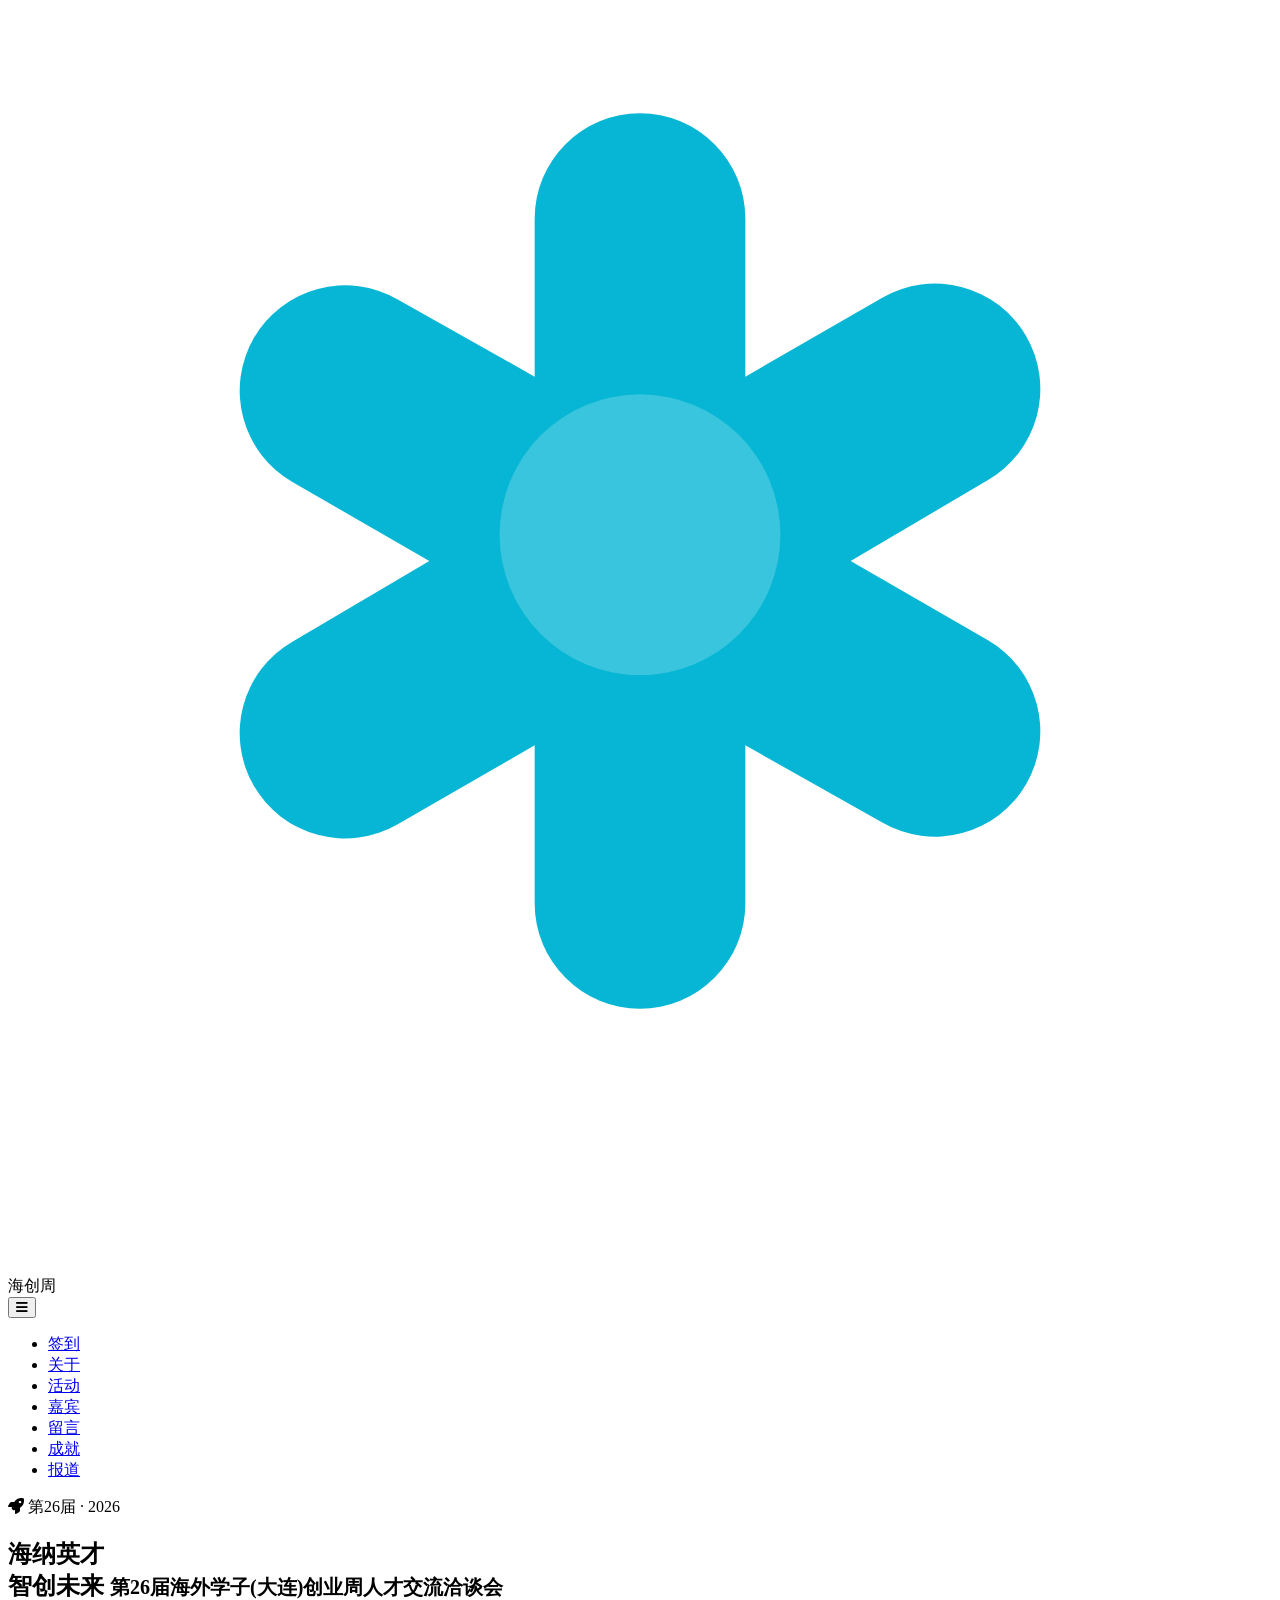
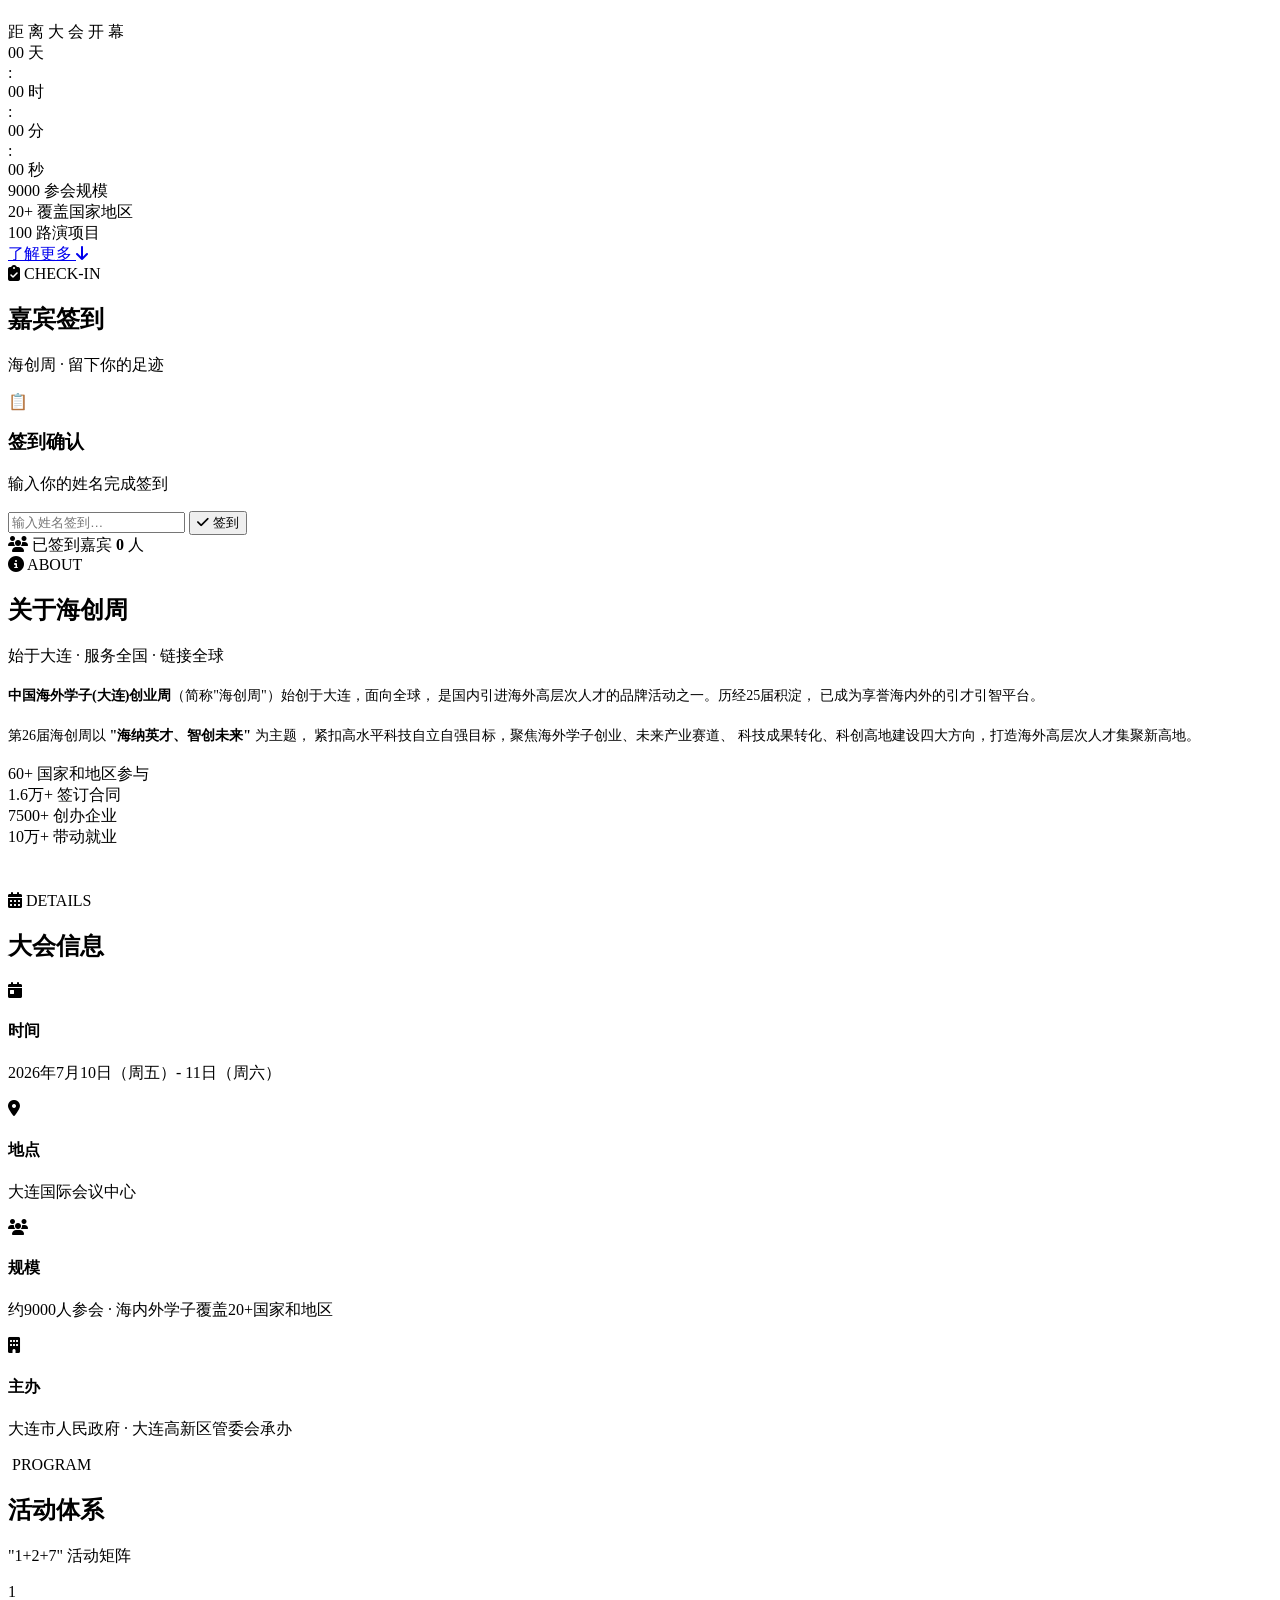
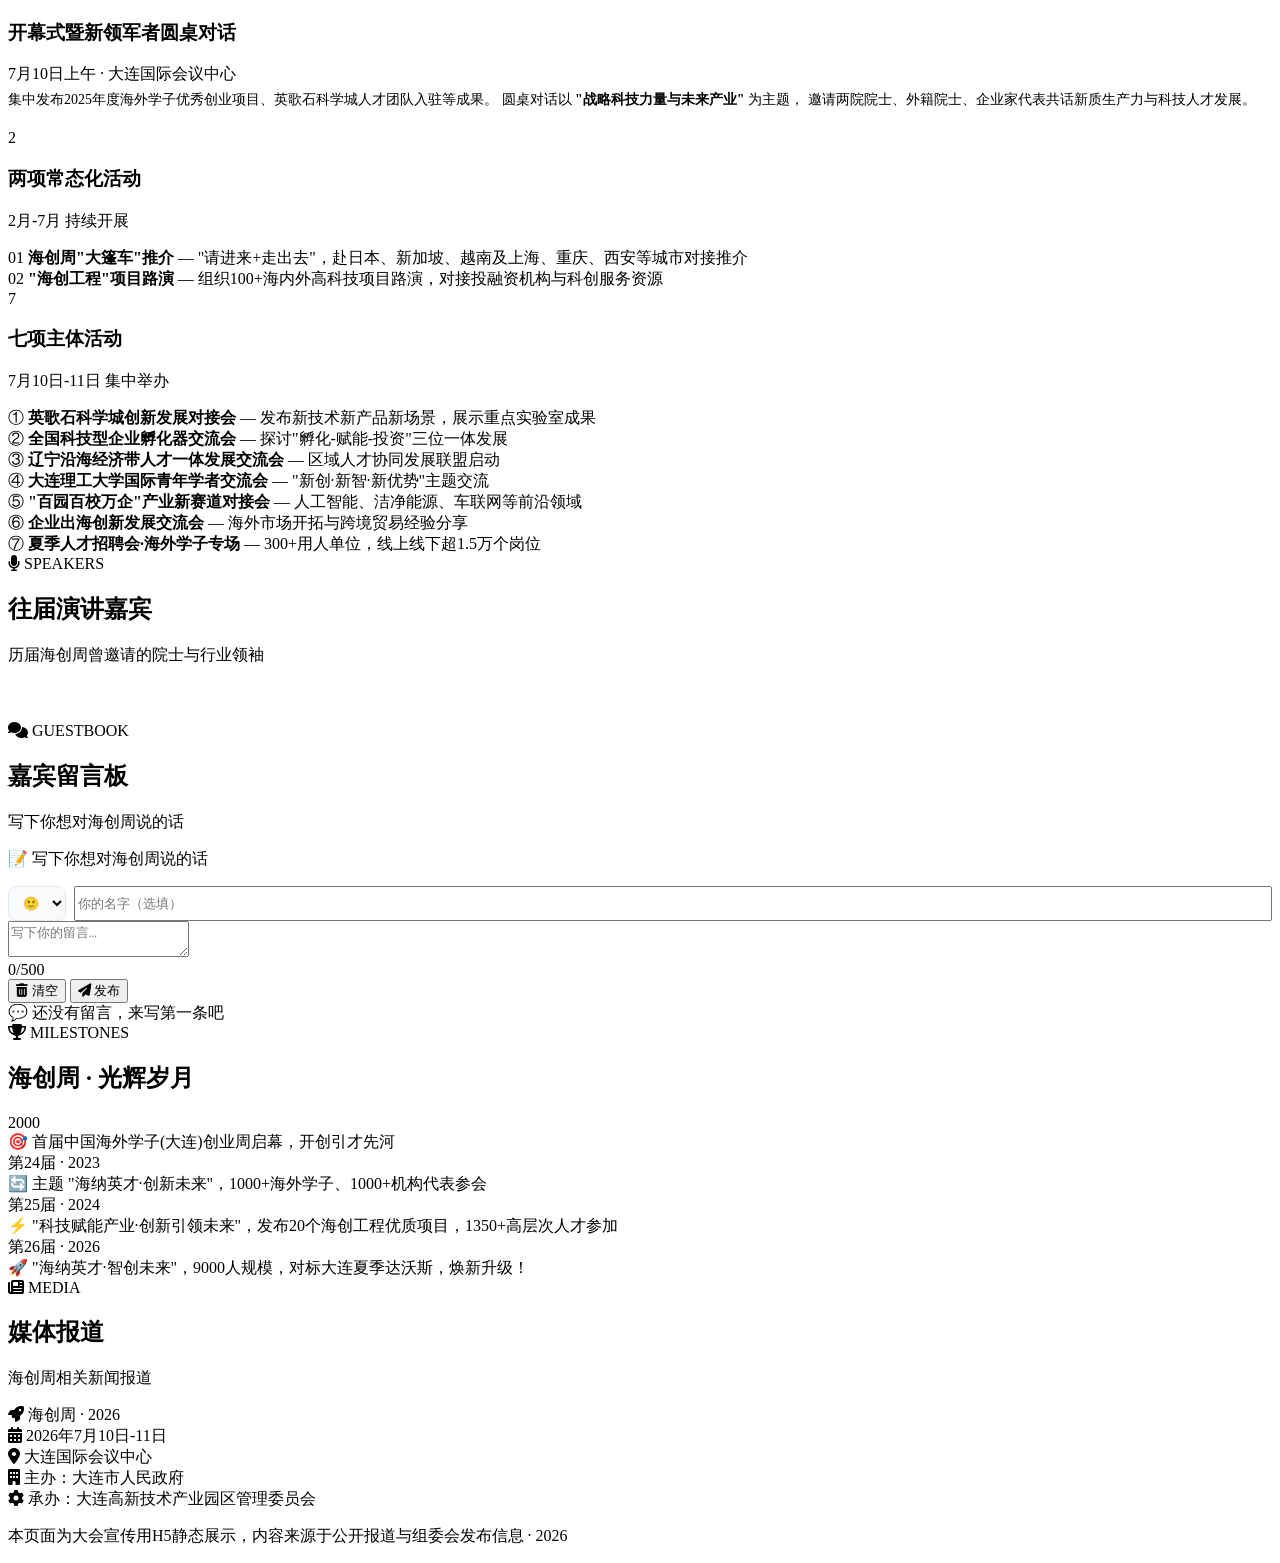
==== index.html @ d4c0c726 "Add index.html" ====
<!DOCTYPE html>
<html lang="zh-CN">
<head>
  <meta charset="UTF-8">
  <meta name="viewport" content="width=device-width, initial-scale=1.0, maximum-scale=1.0, user-scalable=no">
  <title>第26届海创周 · 海纳英才 智创未来</title>
  <link rel="stylesheet" href="https://cdnjs.cloudflare.com/ajax/libs/font-awesome/6.5.1/css/all.min.css">
  <link rel="stylesheet" href="css/style.css">
</head>
<body>

<!-- ============================================ -->
<!-- Nav -->
<!-- ============================================ -->
<nav class="navbar">
  <div class="container">
    <div class="nav-logo">
      <svg viewBox="0 0 36 36" fill="none">
        <path d="M18 3a3 3 0 0 1 3 3v4.5l3.9-2.25a3 3 0 0 1 3 5.2L24 15.75l3.9 2.25a3 3 0 0 1-3 5.2L21 21v4.5a3 3 0 0 1-6 0V21l-3.9 2.25a3 3 0 0 1-3-5.2L12 15.75l-3.9-2.25a3 3 0 0 1 3-5.2L15 10.5V6a3 3 0 0 1 3-3z" fill="#06b6d4"/>
        <circle cx="18" cy="15" r="4" fill="#fff" opacity=".2"/>
      </svg>
      <span>海创周</span>
    </div>
    <button class="nav-toggle" id="navToggle" aria-label="菜单">
      <i class="fas fa-bars"></i>
    </button>
    <ul class="nav-links" id="navLinks">
      <li><a href="#checkin" class="active">签到</a></li>
      <li><a href="#about">关于</a></li>
      <li><a href="#activities">活动</a></li>
      <li><a href="#speakers">嘉宾</a></li>
      <li><a href="#guestbook">留言</a></li>
      <li><a href="#achievement">成就</a></li>
      <li><a href="#media">报道</a></li>
    </ul>
  </div>
</nav>

<!-- ============================================ -->
<!-- Hero -->
<!-- ============================================ -->
<section class="hero" id="home">
  <div class="hero-particles" id="particles"></div>
  <div class="hero-content">
    <span class="hero-badge"><i class="fas fa-rocket"></i> 第26届 · 2026</span>
    <h1>
      海纳英才<br>智创未来
      <small>第26届海外学子(大连)创业周人才交流洽谈会</small>
    </h1>
    <div class="countdown-wrap">
      <div class="countdown-label">距 离 大 会 开 幕</div>
      <div class="countdown-board">
        <div class="cd-block">
          <span class="cd-num" id="cdDays">00</span>
          <span class="cd-unit">天</span>
        </div>
        <span class="cd-sep">:</span>
        <div class="cd-block">
          <span class="cd-num" id="cdHours">00</span>
          <span class="cd-unit">时</span>
        </div>
        <span class="cd-sep">:</span>
        <div class="cd-block">
          <span class="cd-num" id="cdMins">00</span>
          <span class="cd-unit">分</span>
        </div>
        <span class="cd-sep">:</span>
        <div class="cd-block">
          <span class="cd-num" id="cdSecs">00</span>
          <span class="cd-unit">秒</span>
        </div>
      </div>
    </div>

    <div class="hero-stats">
      <div class="hero-stat">
        <span class="num">9000</span>
        <span class="lbl">参会规模</span>
      </div>
      <div class="hero-stat">
        <span class="num">20+</span>
        <span class="lbl">覆盖国家地区</span>
      </div>
      <div class="hero-stat">
        <span class="num">100</span>
        <span class="lbl">路演项目</span>
      </div>
    </div>

    <a href="#checkin" class="hero-cta">
      了解更多 <i class="fas fa-arrow-down"></i>
    </a>
  </div>
</section>

<!-- ============================================ -->
<!-- 签到 -->
<!-- ============================================ -->
<div class="container" id="checkin">
<section>
  <div class="section-title fade-in">
    <span class="tag"><i class="fas fa-clipboard-check"></i> CHECK-IN</span>
    <h2>嘉宾签到</h2>
    <p>海创周 · 留下你的足迹</p>
    <div class="bar"></div>
  </div>

  <div class="checkin-card fade-in" id="checkinCard">
    <div class="checkin-form" id="checkinForm">
      <div class="checkin-hero">
        <span class="checkin-icon">📋</span>
        <h3>签到确认</h3>
        <p>输入你的姓名完成签到</p>
      </div>
      <div class="checkin-input-row">
        <input type="text" id="checkinName" placeholder="输入姓名签到…" maxlength="20" autocomplete="off">
        <button id="checkinBtn"><i class="fas fa-check"></i> 签到</button>
      </div>
    </div>
    <div class="checkin-done" id="checkinDone" style="display:none;">
      <div class="checkin-badge">
        <span class="cb-icon">✅</span>
        <span class="cb-text">签到成功</span>
      </div>
      <div class="checkin-info">
        你是第 <strong id="checkinRank">--</strong> 位签到嘉宾
      </div>
      <div class="checkin-stamp" id="checkinStamp">还未签到</div>
      <button class="checkin-reset" id="checkinReset">重新签到</button>
    </div>
  </div>

  <div class="checkin-list-header fade-in">
    <span><i class="fas fa-users"></i> 已签到嘉宾 <strong id="checkinTotal">0</strong> 人</span>

  </div>
  <div class="checkin-list fade-in" id="checkinList"></div>
</section>
</div>

<!-- ============================================ -->


<div class="container">

<!-- ============================================ -->
<!-- About -->
<!-- ============================================ -->
<section id="about">
  <div class="section-title fade-in">
    <span class="tag"><i class="fas fa-info-circle"></i> ABOUT</span>
    <h2>关于海创周</h2>
    <p>始于大连 · 服务全国 · 链接全球</p>
    <div class="bar"></div>
  </div>

  <div class="about-card fade-in">
    <p style="font-size:14px;line-height:1.9;">
      <strong>中国海外学子(大连)创业周</strong>（简称"海创周"）始创于大连，面向全球，
      是国内引进海外高层次人才的品牌活动之一。历经25届积淀，
      已成为享誉海内外的引才引智平台。
    </p>
    <p style="font-size:14px;line-height:1.9;margin-top:12px;">
      第26届海创周以 <strong>"海纳英才、智创未来"</strong> 为主题，
      紧扣高水平科技自立自强目标，聚焦海外学子创业、未来产业赛道、
      科技成果转化、科创高地建设四大方向，打造海外高层次人才集聚新高地。
    </p>
    <div class="about-stats-grid">
      <div class="stat-card">
        <span class="num">60+</span>
        <span class="lbl">国家和地区参与</span>
      </div>
      <div class="stat-card">
        <span class="num">1.6万+</span>
        <span class="lbl">签订合同</span>
      </div>
      <div class="stat-card">
        <span class="num">7500+</span>
        <span class="lbl">创办企业</span>
      </div>
      <div class="stat-card">
        <span class="num">10万+</span>
        <span class="lbl">带动就业</span>
      </div>
    </div>
  </div>

  <div class="section-title" style="margin-top:44px;">
    <span class="tag"><i class="fas fa-calendar-alt"></i> DETAILS</span>
    <h2>大会信息</h2>
    <div class="bar"></div>
  </div>

  <div class="info-grid">
    <div class="info-item fade-in">
      <div class="icon"><i class="fas fa-calendar-day"></i></div>
      <div>
        <h4>时间</h4>
        <p>2026年7月10日（周五）- 11日（周六）</p>
      </div>
    </div>
    <div class="info-item fade-in">
      <div class="icon"><i class="fas fa-map-marker-alt"></i></div>
      <div>
        <h4>地点</h4>
        <p>大连国际会议中心</p>
      </div>
    </div>
    <div class="info-item fade-in">
      <div class="icon"><i class="fas fa-users"></i></div>
      <div>
        <h4>规模</h4>
        <p>约9000人参会 · 海内外学子覆盖20+国家和地区</p>
      </div>
    </div>
    <div class="info-item fade-in">
      <div class="icon"><i class="fas fa-building"></i></div>
      <div>
        <h4>主办</h4>
        <p>大连市人民政府 · 大连高新区管委会承办</p>
      </div>
    </div>
  </div>
</section>

</div><!-- /container -->

<section class="section-alt" id="activities">
  <div class="container">
    <div class="section-title fade-in">
      <span class="tag"><i class="fas fa-list-tree"></i> PROGRAM</span>
      <h2>活动体系</h2>
      <p>"1+2+7" 活动矩阵</p>
      <div class="bar"></div>
    </div>

    <!-- 1 -->
    <div class="act-header fade-in">
      <div class="act-number">1</div>
      <div class="act-title">
        <h3>开幕式暨新领军者圆桌对话</h3>
        <p>7月10日上午 · 大连国际会议中心</p>
      </div>
    </div>
    <p class="fade-in" style="font-size:14px;margin:-10px 0 20px;color:var(--text-light);">
      集中发布2025年度海外学子优秀创业项目、英歌石科学城人才团队入驻等成果。
      圆桌对话以 <strong>"战略科技力量与未来产业"</strong> 为主题，
      邀请两院院士、外籍院士、企业家代表共话新质生产力与科技人才发展。
    </p>

    <!-- 2 -->
    <div class="act-header fade-in">
      <div class="act-number">2</div>
      <div class="act-title">
        <h3>两项常态化活动</h3>
        <p>2月-7月 持续开展</p>
      </div>
    </div>
    <div class="act-grid">
      <div class="act-item fade-in">
        <span class="idx">01</span>
        <span class="desc"><strong>海创周"大篷车"推介</strong> — "请进来+走出去"，赴日本、新加坡、越南及上海、重庆、西安等城市对接推介</span>
      </div>
      <div class="act-item fade-in">
        <span class="idx">02</span>
        <span class="desc"><strong>"海创工程"项目路演</strong> — 组织100+海内外高科技项目路演，对接投融资机构与科创服务资源</span>
      </div>
    </div>

    <!-- 7 -->
    <div class="act-header fade-in">
      <div class="act-number">7</div>
      <div class="act-title">
        <h3>七项主体活动</h3>
        <p>7月10日-11日 集中举办</p>
      </div>
    </div>
    <div class="act-grid">
      <div class="act-item fade-in">
        <span class="idx">①</span>
        <span class="desc"><strong>英歌石科学城创新发展对接会</strong> — 发布新技术新产品新场景，展示重点实验室成果</span>
      </div>
      <div class="act-item fade-in">
        <span class="idx">②</span>
        <span class="desc"><strong>全国科技型企业孵化器交流会</strong> — 探讨"孵化-赋能-投资"三位一体发展</span>
      </div>
      <div class="act-item fade-in">
        <span class="idx">③</span>
        <span class="desc"><strong>辽宁沿海经济带人才一体发展交流会</strong> — 区域人才协同发展联盟启动</span>
      </div>
      <div class="act-item fade-in">
        <span class="idx">④</span>
        <span class="desc"><strong>大连理工大学国际青年学者交流会</strong> — "新创·新智·新优势"主题交流</span>
      </div>
      <div class="act-item fade-in">
        <span class="idx">⑤</span>
        <span class="desc"><strong>"百园百校万企"产业新赛道对接会</strong> — 人工智能、洁净能源、车联网等前沿领域</span>
      </div>
      <div class="act-item fade-in">
        <span class="idx">⑥</span>
        <span class="desc"><strong>企业出海创新发展交流会</strong> — 海外市场开拓与跨境贸易经验分享</span>
      </div>
      <div class="act-item fade-in">
        <span class="idx">⑦</span>
        <span class="desc"><strong>夏季人才招聘会·海外学子专场</strong> — 300+用人单位，线上线下超1.5万个岗位</span>
      </div>
    </div>
  </div>
</section>

<div class="container">

<!-- ============================================ -->
<!-- Speakers -->
<!-- ============================================ -->
<section id="speakers">
  <div class="section-title fade-in">
    <span class="tag"><i class="fas fa-microphone"></i> SPEAKERS</span>
    <h2>往届演讲嘉宾</h2>
    <p>历届海创周曾邀请的院士与行业领袖</p>
    <div class="bar"></div>
  </div>

  <div class="accordion" id="speakerAccordion">
    <!-- js 渲染风琴页 -->
  </div>
</section>

<!-- ============================================ -->
<!-- 留言板 -->
<!-- ============================================ -->
<section id="guestbook" style="padding-top:40px;">
  <div class="section-title fade-in">
    <span class="tag"><i class="fas fa-comments"></i> GUESTBOOK</span>
    <h2>嘉宾留言板</h2>
    <p>写下你想对海创周说的话</p>
    <div class="bar"></div>
  </div>

  <div class="gb-form fade-in">
    <p>📝 写下你想对海创周说的话</p>
    <div style="display:flex;gap:8px;">
      <select id="gbLabel" style="flex-shrink:0;width:auto;font-size:13px;padding:8px 10px;border:1px solid #e2e8f0;border-radius:8px;background:#f8fafc;outline:none;">
        <option value="🙂">🙂</option>
        <option value="🎉">🎉</option>
        <option value="🚀">🚀</option>
        <option value="💡">💡</option>
        <option value="❤️">❤️</option>
      </select>
      <input type="text" id="gbName" placeholder="你的名字（选填）" maxlength="20" style="flex:1;">
    </div>
    <textarea id="gbMsg" placeholder="写下你的留言…" maxlength="500" rows="2"></textarea>
    <div class="gb-form-actions">
      <span class="gb-counter"><span id="gbCount">0</span>/500</span>
      <div>
        <button id="gbClear" class="gb-btn gb-btn-ghost"><i class="fas fa-trash-alt"></i> 清空</button>
        <button id="gbSubmit" class="gb-btn"><i class="fas fa-paper-plane"></i> 发布</button>
      </div>
    </div>
  </div>

  <div class="gb-list" id="gbList">
    <div class="gb-empty" id="gbEmpty">💬 还没有留言，来写第一条吧</div>
  </div>
</section>

<!-- ============================================ -->
<!-- Achievements -->
<!-- ============================================ -->
<section id="achievement">
  <div class="section-title fade-in">
    <span class="tag"><i class="fas fa-trophy"></i> MILESTONES</span>
    <h2>海创周 · 光辉岁月</h2>
    <div class="bar"></div>
  </div>

  <div class="timeline">
    <div class="tl-item fade-in">
      <div class="year">2000</div>
      <div class="desc">🎯 首届中国海外学子(大连)创业周启幕，开创引才先河</div>
    </div>
    <div class="tl-item fade-in year-dot">
      <div class="year">第24届 · 2023</div>
      <div class="desc">🔄 主题 "海纳英才·创新未来"，1000+海外学子、1000+机构代表参会</div>
    </div>
    <div class="tl-item fade-in year-dot">
      <div class="year">第25届 · 2024</div>
      <div class="desc">⚡ "科技赋能产业·创新引领未来"，发布20个海创工程优质项目，1350+高层次人才参加</div>
    </div>
    <div class="tl-item fade-in year-dot">
      <div class="year">第26届 · 2026</div>
      <div class="desc">🚀 "海纳英才·智创未来"，9000人规模，对标大连夏季达沃斯，焕新升级！</div>
    </div>
  </div>
</section>

<!-- ============================================ -->
<!-- Media -->
<!-- ============================================ -->
<section id="media">
  <div class="section-title fade-in">
    <span class="tag"><i class="fas fa-newspaper"></i> MEDIA</span>
    <h2>媒体报道</h2>
    <p>海创周相关新闻报道</p>
    <div class="bar"></div>
  </div>

  <div class="media-grid" id="mediaGrid">
    <!-- js 渲染 -->
  </div>
</section>


<footer>
  <div class="container">
    <div class="brand"><i class="fas fa-rocket"></i> 海创周 · 2026</div>
    <div class="info">
      <i class="fas fa-calendar-alt"></i> 2026年7月10日-11日<br>
      <i class="fas fa-map-marker-alt"></i> 大连国际会议中心<br>
      <i class="fas fa-building"></i> 主办：大连市人民政府<br>
      <i class="fas fa-cog"></i> 承办：大连高新技术产业园区管理委员会
    </div>
  </div>
  <div class="footer-bottom">
    <p>本页面为大会宣传用H5静态展示，内容来源于公开报道与组委会发布信息 · 2026</p>
  </div>
</footer>

<script src="js/app.js"></script>
</body>
</html>
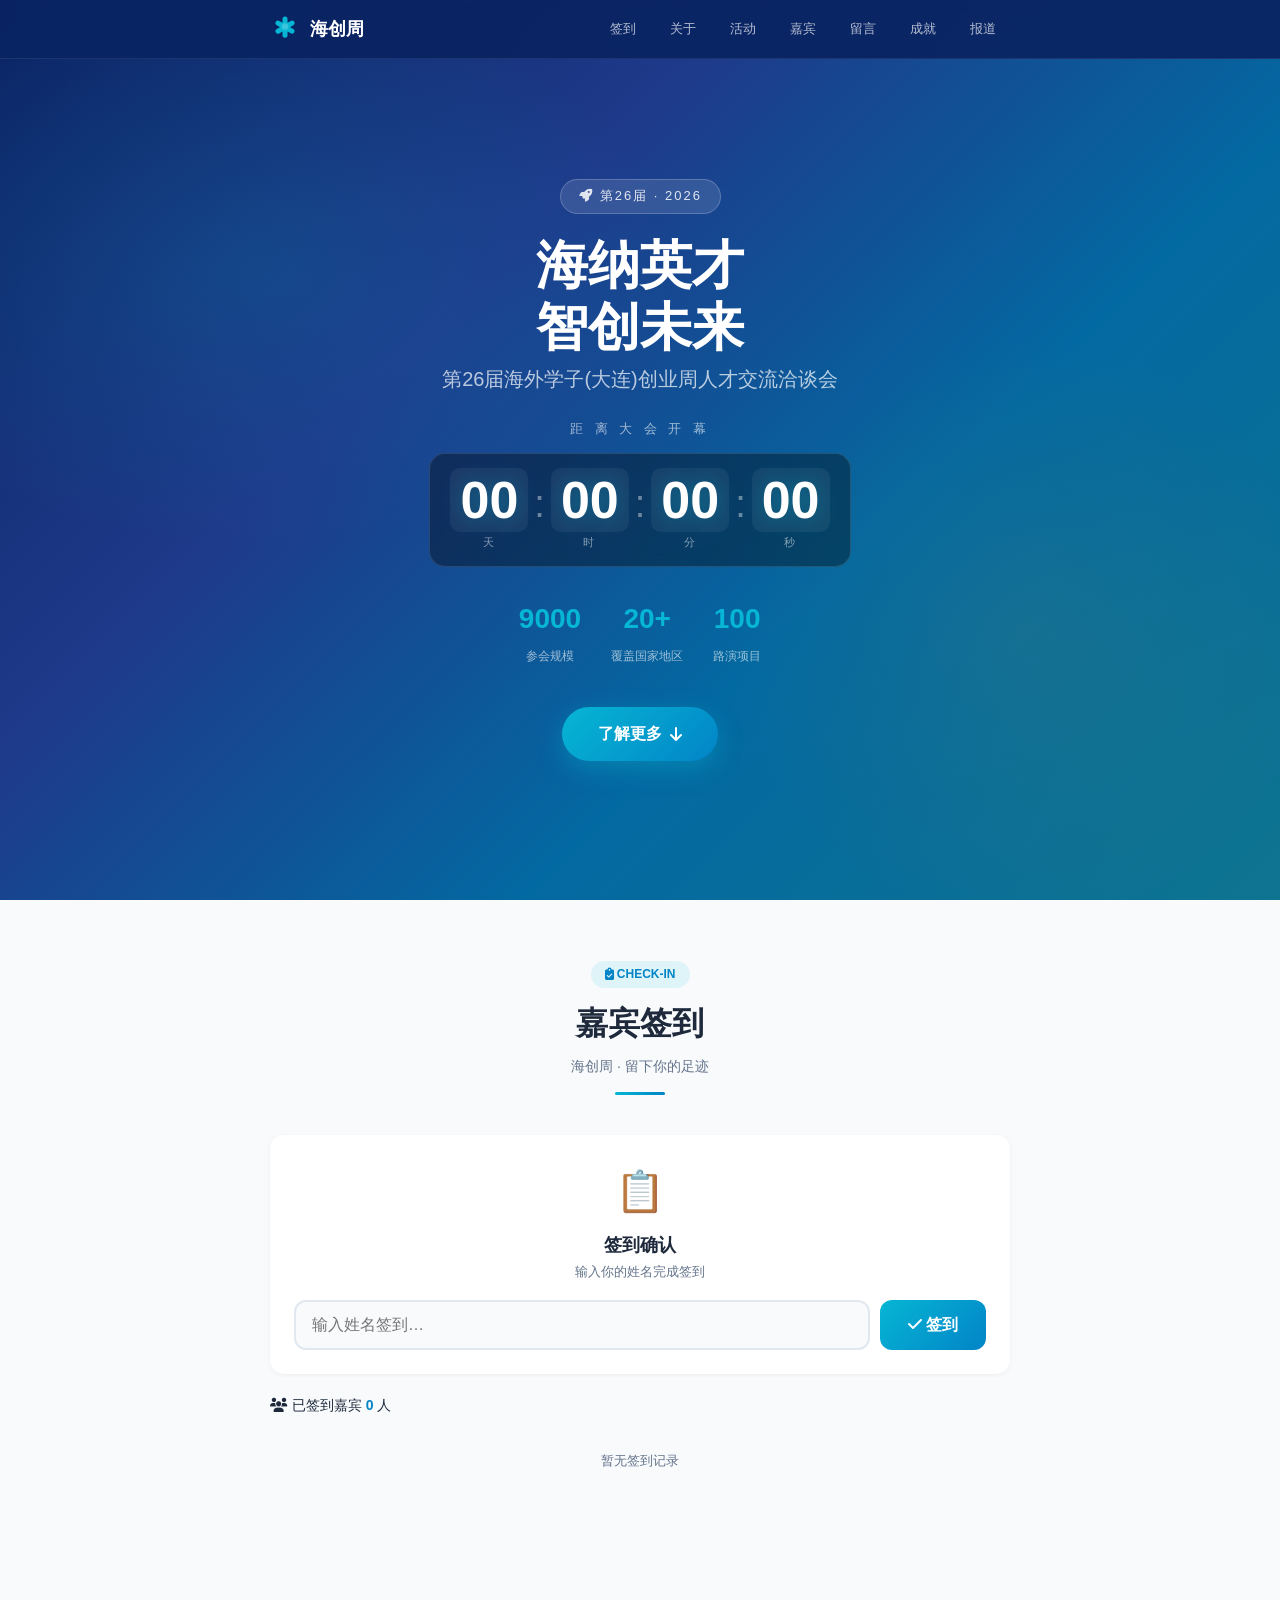
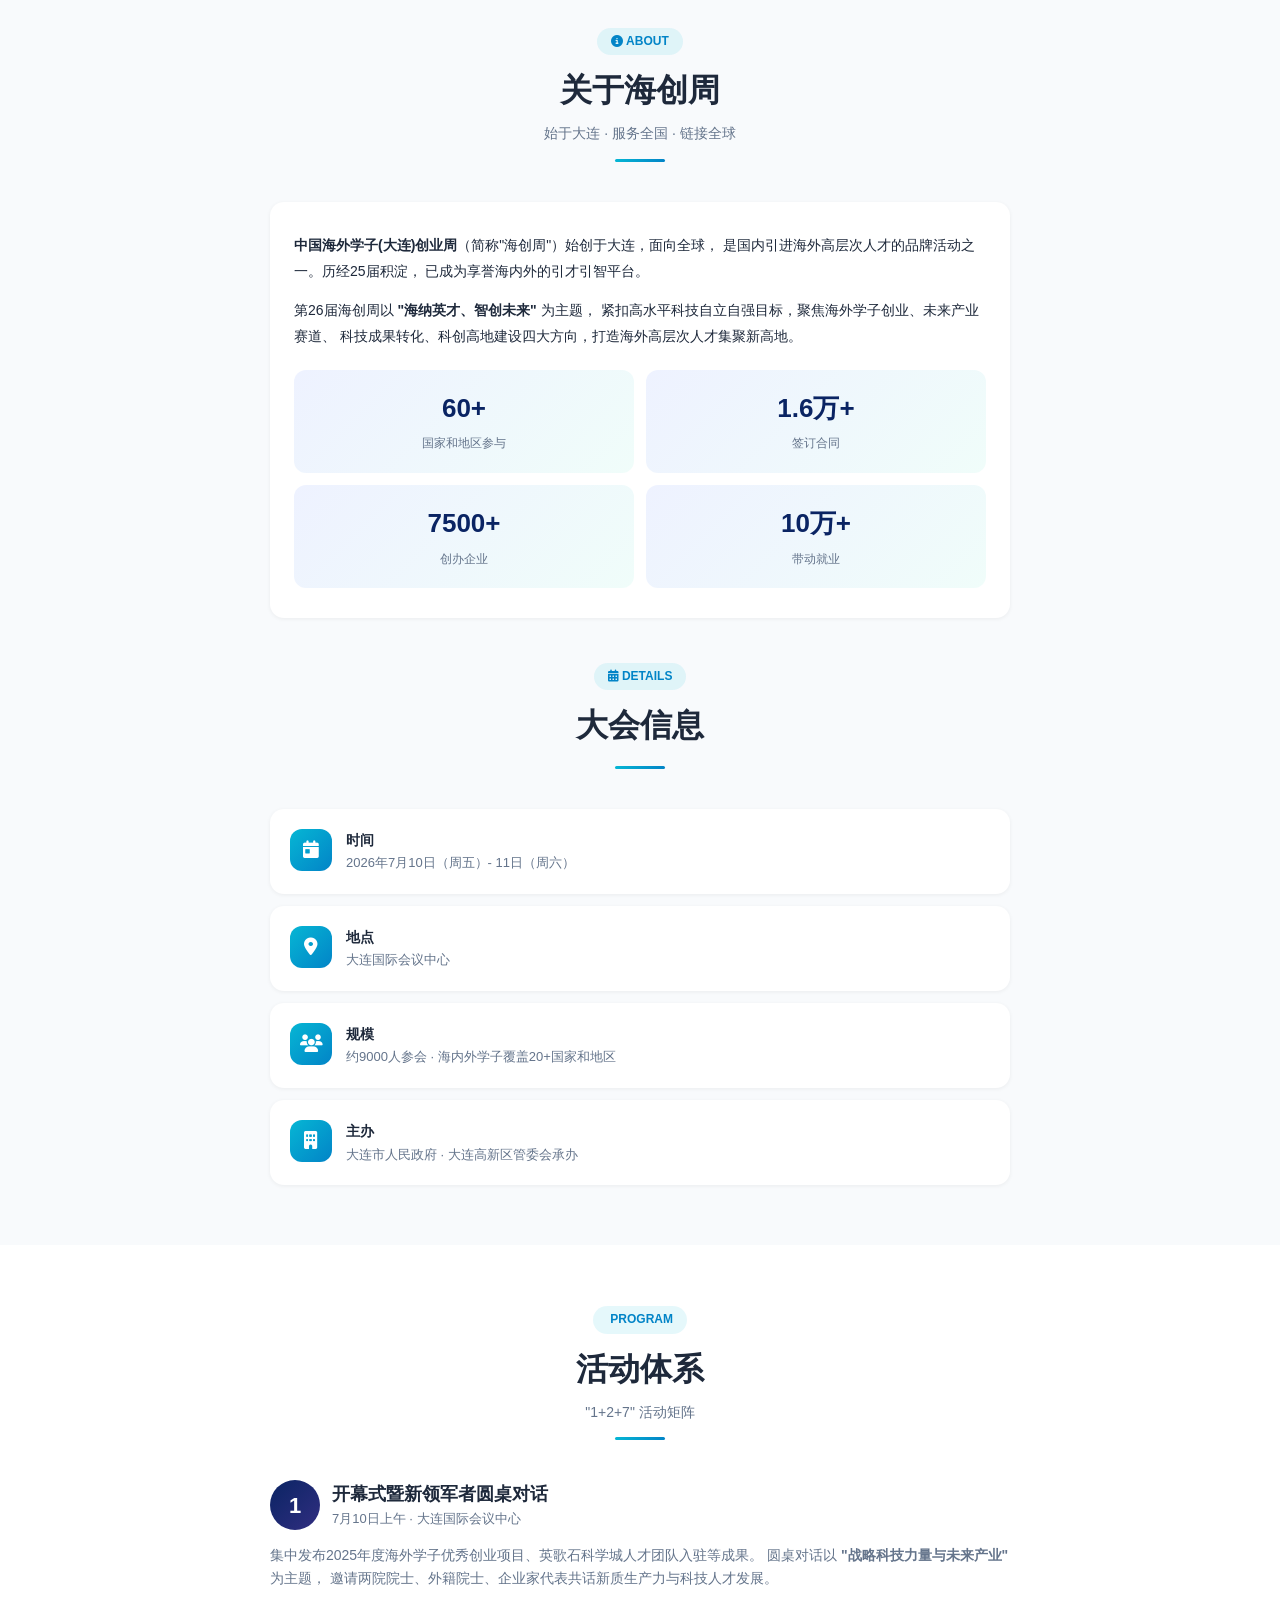
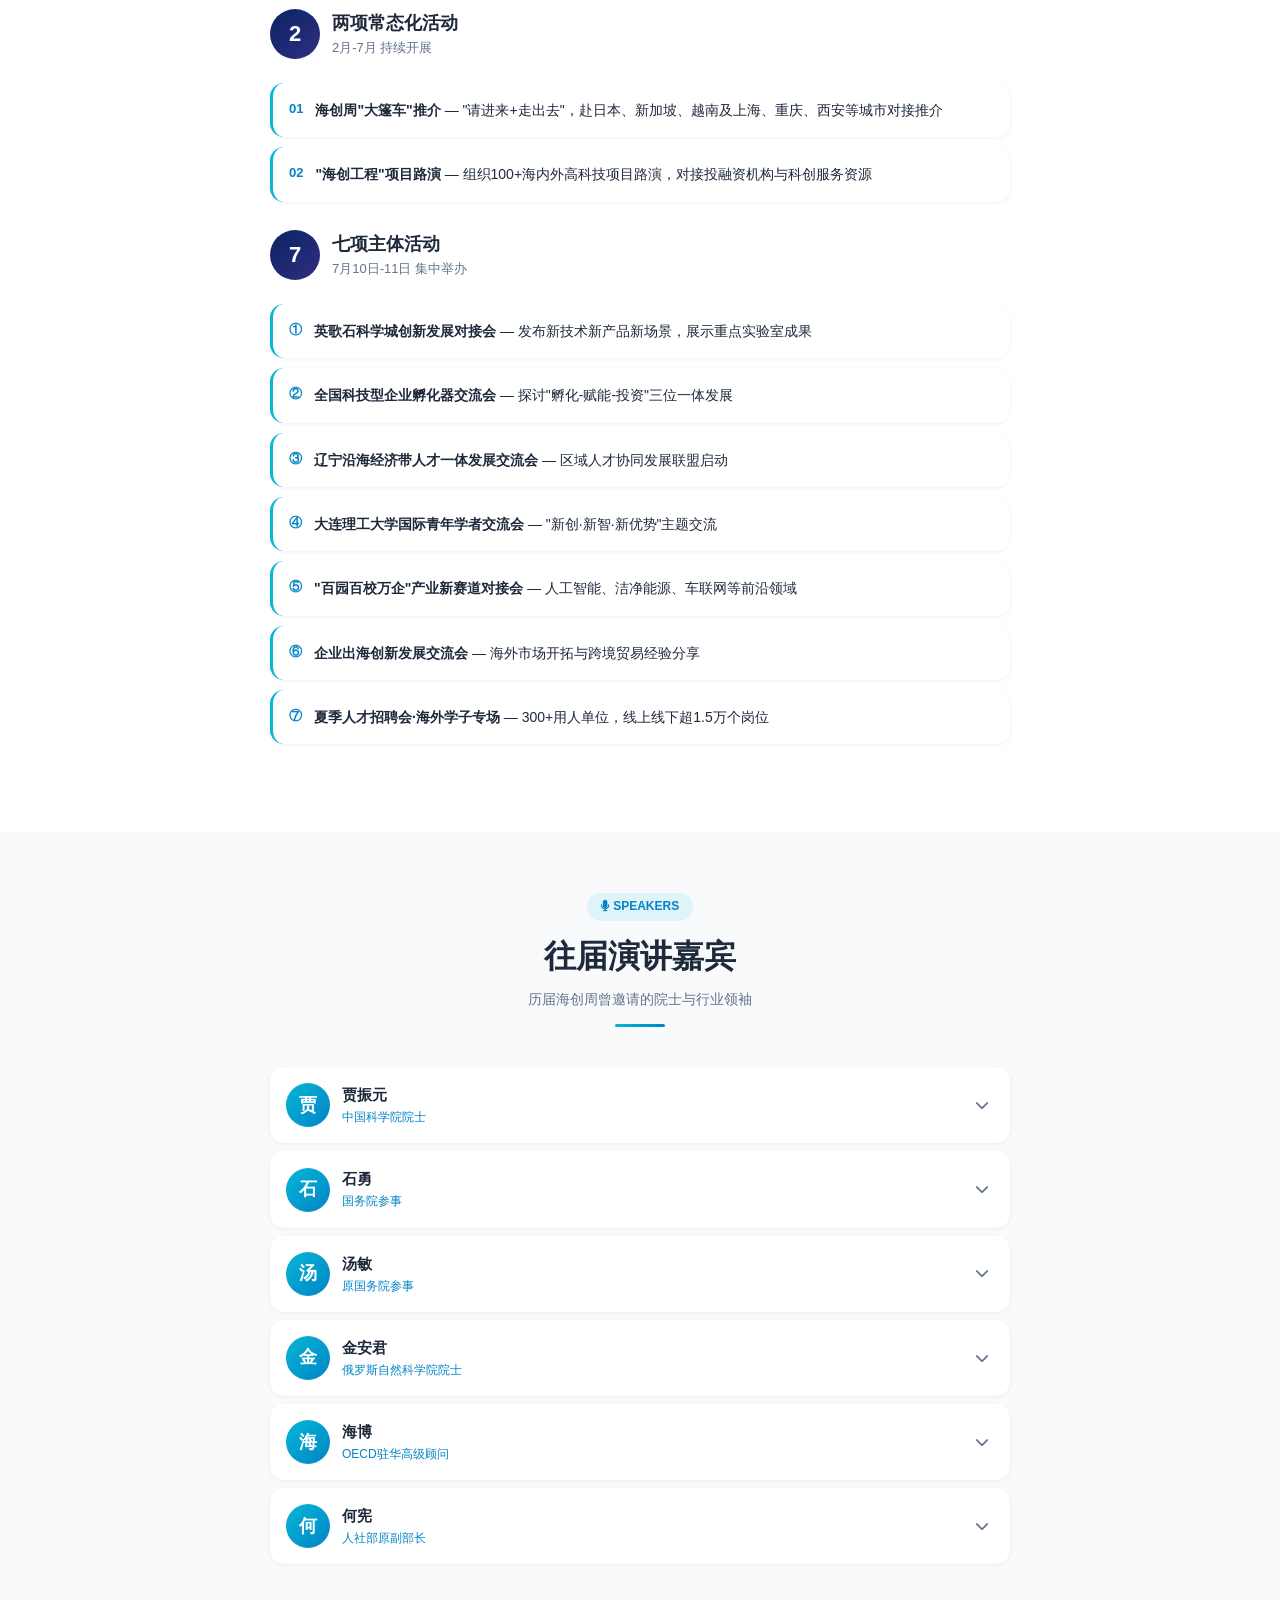
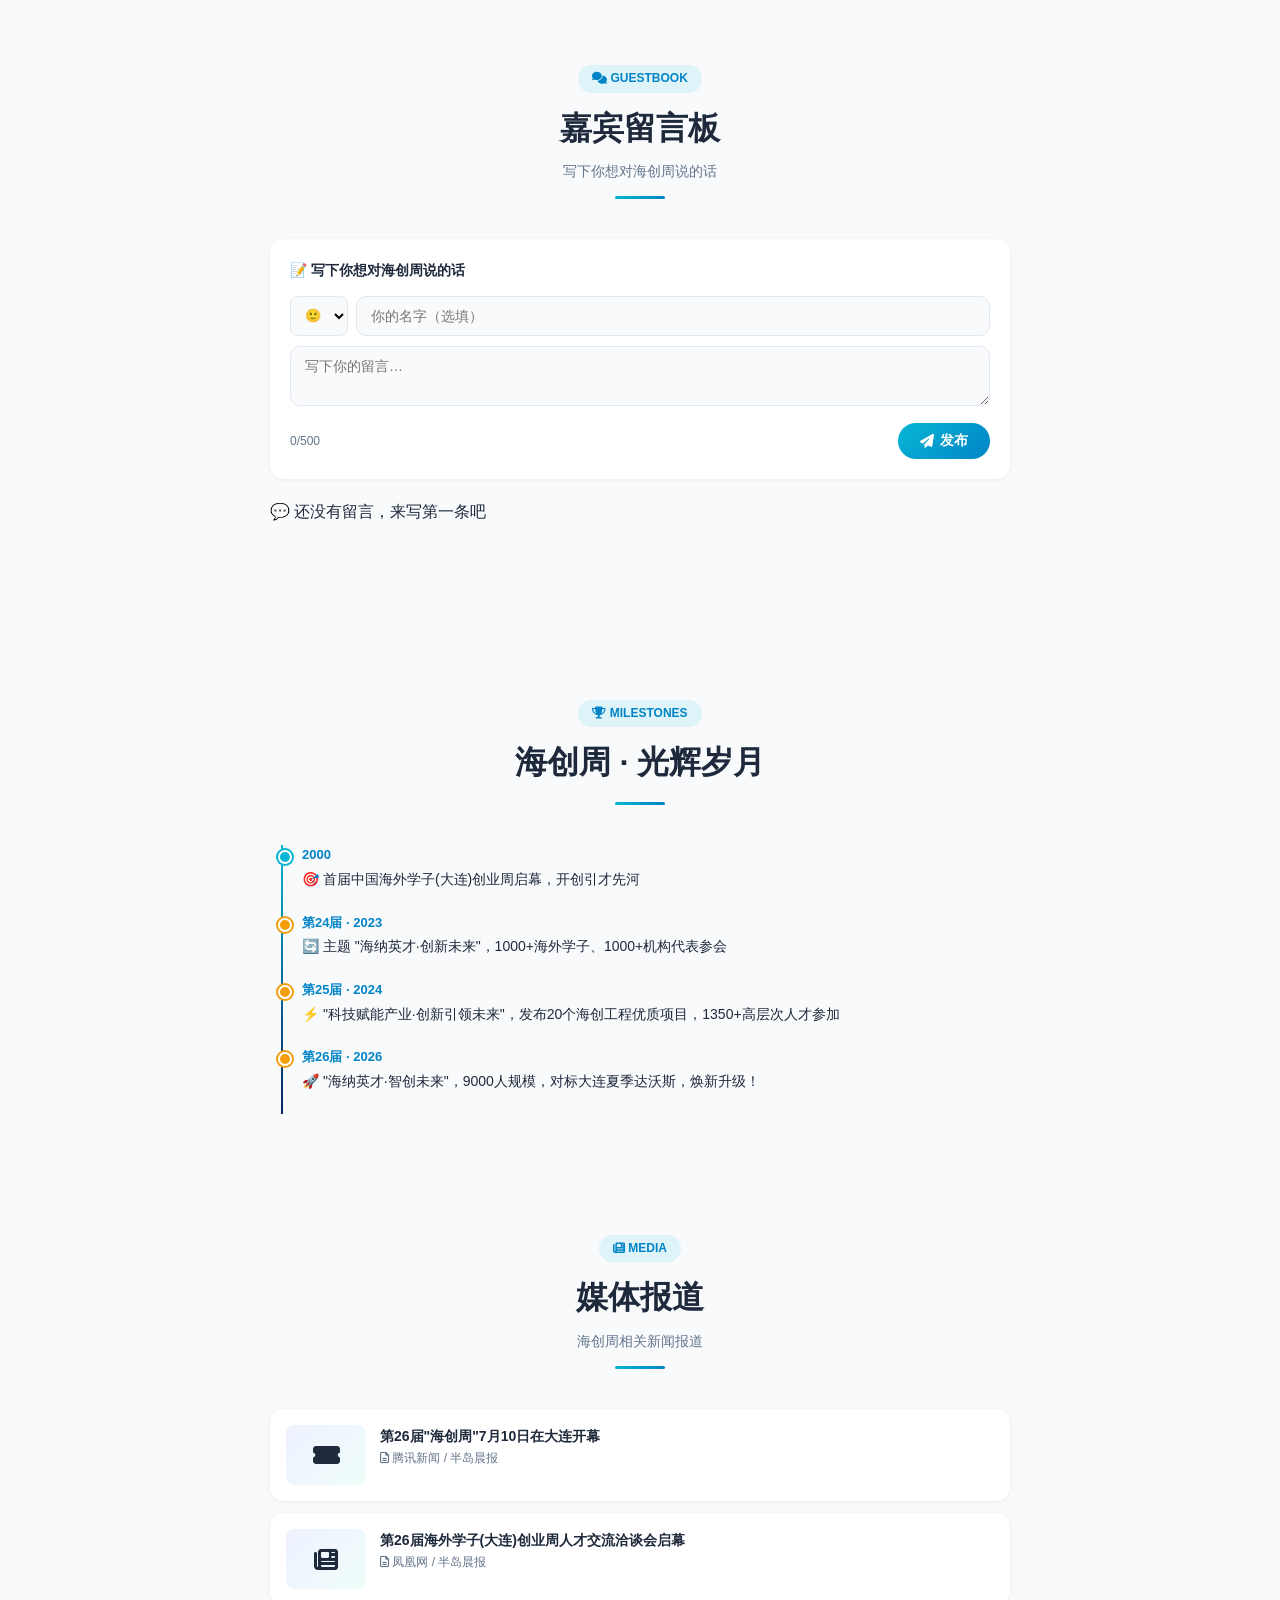
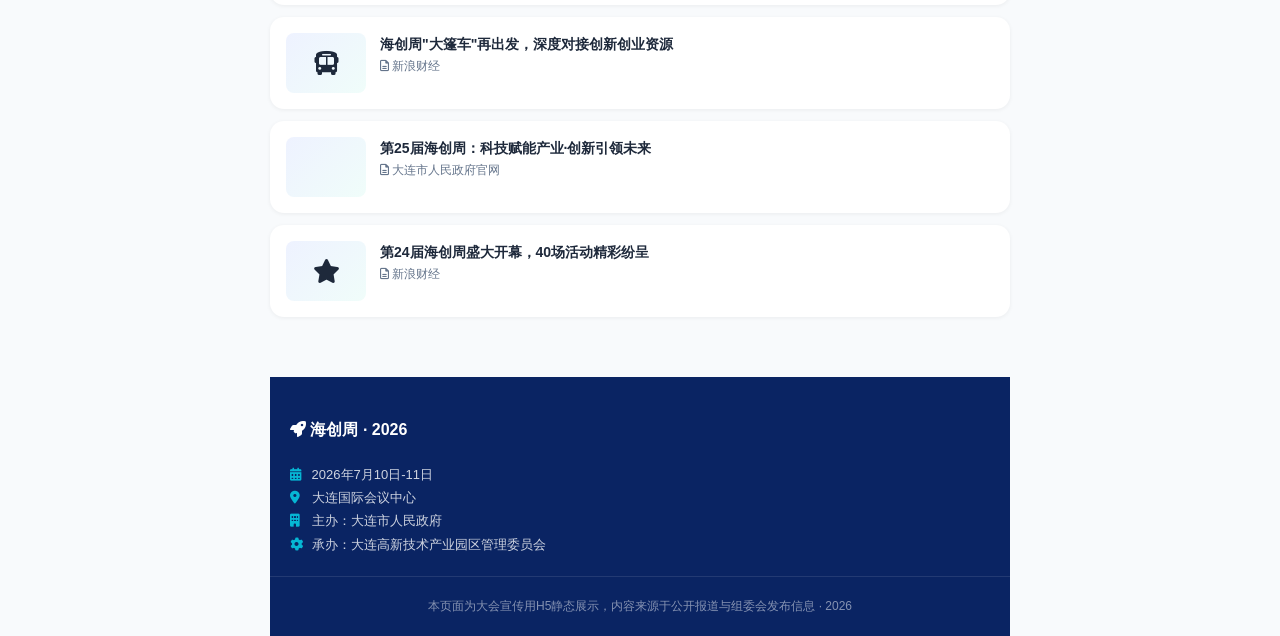
==== commit b6415338: "feat: 联网签到/留言 + 管理后台 + Worker部署 - Cloudflare Workers + D1 后端 API - 前台签到/留言联网版（展示排名、折叠展开） - 管理后台 admi" ====
--- a/index.html
+++ b/index.html
@@ -353,7 +353,6 @@
     <div class="gb-form-actions">
       <span class="gb-counter"><span id="gbCount">0</span>/500</span>
       <div>
-        <button id="gbClear" class="gb-btn gb-btn-ghost"><i class="fas fa-trash-alt"></i> 清空</button>
         <button id="gbSubmit" class="gb-btn"><i class="fas fa-paper-plane"></i> 发布</button>
       </div>
     </div>
--- a/css/style.css
+++ b/css/style.css
@@ -0,0 +1,536 @@
+/* ===== 海创周 · H5 Styles ===== */
+
+:root {
+  --primary: #0a2463;
+  --primary-light: #1e3a8a;
+  --accent: #06b6d4;
+  --accent2: #0284c7;
+  --gold: #f59e0b;
+  --text: #1e293b;
+  --text-light: #64748b;
+  --bg: #f8fafc;
+  --card: #ffffff;
+  --radius: 14px;
+}
+
+* { margin: 0; padding: 0; box-sizing: border-box; }
+
+html { scroll-behavior: smooth; }
+
+body {
+  font-family: -apple-system, BlinkMacSystemFont, 'PingFang SC', 'Helvetica Neue', 'Microsoft YaHei', sans-serif;
+  background: var(--bg);
+  color: var(--text);
+  line-height: 1.6;
+  -webkit-font-smoothing: antialiased;
+}
+
+a { text-decoration: none; color: inherit; }
+img { max-width: 100%; vertical-align: middle; }
+
+.container { max-width: 780px; margin: 0 auto; padding: 0 20px; }
+
+/* ===== Nav ===== */
+.navbar {
+  position: fixed; top: 0; left: 0; right: 0; z-index: 100;
+  background: rgba(10, 36, 99, 0.95); backdrop-filter: blur(12px);
+  border-bottom: 1px solid rgba(255,255,255,.08);
+}
+.navbar .container {
+  display: flex; align-items: center; justify-content: space-between;
+  height: 58px; padding: 0 20px;
+}
+.nav-logo {
+  display: flex; align-items: center; gap: 10px;
+  font-size: 18px; font-weight: 700; color: #fff;
+}
+.nav-logo svg { width: 30px; height: 30px; }
+.nav-toggle {
+  background: none; border: none; color: #fff;
+  font-size: 22px; cursor: pointer; display: none;
+}
+.nav-links { display: flex; gap: 6px; list-style: none; }
+.nav-links a {
+  display: block; padding: 8px 14px;
+  font-size: 13px; color: rgba(255,255,255,.7); border-radius: 8px;
+  transition: .2s;
+}
+.nav-links a:hover,
+.nav-links a.active { color: #fff; background: rgba(255,255,255,.12); }
+
+@media (max-width: 640px) {
+  .nav-toggle { display: block; }
+  .nav-links {
+    display: none; position: absolute; top: 58px; left: 0; right: 0;
+    flex-direction: column; background: var(--primary);
+    padding: 10px 20px; gap: 2px;
+  }
+  .nav-links.open { display: flex; }
+}
+
+/* ===== Hero ===== */
+.hero {
+  position: relative; min-height: 100vh; display: flex; align-items: center;
+  justify-content: center; overflow: hidden;
+  background: linear-gradient(135deg, #0a2463 0%, #1e3a8a 35%, #0369a1 65%, #0e7490 100%);
+}
+.hero::before {
+  content: '';
+  position: absolute; inset: 0;
+  background:
+    radial-gradient(ellipse 600px 400px at 20% 30%, rgba(6,182,212,.15) 0%, transparent 70%),
+    radial-gradient(ellipse 500px 500px at 80% 70%, rgba(245,158,11,.06) 0%, transparent 60%);
+}
+.hero-particles {
+  position: absolute; inset: 0; overflow: hidden;
+  opacity: .35;
+}
+.hero-particles span {
+  position: absolute; width: 3px; height: 3px;
+  background: rgba(255,255,255,.5); border-radius: 50%;
+  animation: float linear infinite;
+}
+@keyframes float {
+  0% { transform: translateY(100vh) scale(0); opacity: 0; }
+  10% { opacity: 1; }
+  90% { opacity: .3; }
+  100% { transform: translateY(-20px) scale(1); opacity: 0; }
+}
+.hero-content {
+  position: relative; z-index: 2; text-align: center;
+  padding: 100px 24px 60px; max-width: 640px;
+}
+.hero-badge {
+  display: inline-block; padding: 6px 18px; margin-bottom: 20px;
+  background: rgba(255,255,255,.12); backdrop-filter: blur(8px);
+  border: 1px solid rgba(255,255,255,.2); border-radius: 30px;
+  font-size: 13px; color: rgba(255,255,255,.85); letter-spacing: 2px;
+}
+.hero-content h1 {
+  font-size: clamp(32px, 7vw, 52px); font-weight: 800; color: #fff;
+  line-height: 1.2; margin-bottom: 12px;
+}
+.hero-content h1 small {
+  display: block; font-size: clamp(15px, 3vw, 20px);
+  font-weight: 400; color: rgba(255,255,255,.7); margin-top: 8px;
+}
+/* ===== Countdown Board ===== */
+.countdown-wrap { margin: 28px 0 24px; text-align: center; }
+.countdown-label {
+  font-size: 13px; color: rgba(255,255,255,.6); letter-spacing: 4px;
+  margin-bottom: 14px; text-transform: uppercase;
+}
+.countdown-board {
+  display: inline-flex; align-items: center; gap: 6px;
+  background: rgba(0,0,0,.35); backdrop-filter: blur(12px);
+  border: 1px solid rgba(255,255,255,.12);
+  border-radius: 16px; padding: 14px 20px;
+}
+.cd-block { display: flex; flex-direction: column; align-items: center; gap: 2px; }
+.cd-num {
+  display: block; min-width: 60px;
+  font-size: clamp(32px, 8vw, 52px); font-weight: 800;
+  color: #fff; text-align: center;
+  font-variant-numeric: tabular-nums;
+  text-shadow: 0 0 20px rgba(6,182,212,.4);
+  background: rgba(255,255,255,.06);
+  border-radius: 10px; padding: 6px 10px;
+  line-height: 1;
+}
+.cd-unit {
+  font-size: 11px; color: rgba(255,255,255,.5); letter-spacing: 2px;
+}
+.cd-sep {
+  font-size: clamp(24px, 5vw, 38px); font-weight: 300;
+  color: rgba(255,255,255,.4); margin-top: -12px;
+  animation: pulse 1s ease infinite;
+}
+@keyframes pulse {
+  0%, 100% { opacity: .4; }
+  50% { opacity: .8; }
+}
+
+.hero-content .sub {
+  font-size: 15px; color: rgba(255,255,255,.65);
+  margin-bottom: 30px; max-width: 480px; margin-left: auto; margin-right: auto;
+}
+.hero-stats {
+  display: flex; justify-content: center; gap: 30px; margin: 30px 0;
+}
+.hero-stat { text-align: center; }
+.hero-stat .num {
+  display: block; font-size: 28px; font-weight: 800; color: var(--accent);
+}
+.hero-stat .lbl {
+  font-size: 12px; color: rgba(255,255,255,.6); margin-top: 2px;
+}
+.hero-cta {
+  display: inline-flex; align-items: center; gap: 8px;
+  padding: 14px 36px; margin-top: 10px;
+  background: linear-gradient(135deg, var(--accent), var(--accent2));
+  color: #fff; font-size: 16px; font-weight: 600; border-radius: 30px;
+  box-shadow: 0 8px 24px rgba(6,182,212,.35);
+  transition: .3s;
+}
+.hero-cta:hover { transform: translateY(-2px); box-shadow: 0 12px 32px rgba(6,182,212,.45); }
+
+/* ===== Section Common ===== */
+section { padding: 60px 0; }
+.section-title { text-align: center; margin-bottom: 40px; }
+.section-title .tag {
+  display: inline-block; padding: 4px 14px; margin-bottom: 10px;
+  background: rgba(6,182,212,.1); color: var(--accent2);
+  border-radius: 16px; font-size: 12px; font-weight: 600;
+}
+.section-title h2 {
+  font-size: clamp(24px, 5vw, 32px); font-weight: 800;
+}
+.section-title p {
+  color: var(--text-light); font-size: 14px; margin-top: 6px;
+}
+.section-title .bar {
+  width: 50px; height: 3px; margin: 14px auto 0;
+  background: linear-gradient(90deg, var(--accent), var(--accent2)); border-radius: 2px;
+}
+
+/* ===== About ===== */
+.about-card {
+  background: var(--card); border-radius: var(--radius);
+  padding: 30px 24px; box-shadow: 0 1px 4px rgba(0,0,0,.06);
+}
+.about-stats-grid {
+  display: grid; grid-template-columns: repeat(2, 1fr); gap: 12px;
+  margin-top: 20px;
+}
+.stat-card {
+  background: linear-gradient(135deg, #eef2ff, #f0fdfa);
+  border-radius: 12px; padding: 18px; text-align: center;
+}
+.stat-card .num {
+  display: block; font-size: 26px; font-weight: 800; color: var(--primary);
+}
+.stat-card .lbl { font-size: 12px; color: var(--text-light); margin-top: 2px; }
+
+/* ===== Info ===== */
+.info-grid { display: grid; gap: 12px; }
+.info-item {
+  display: flex; align-items: flex-start; gap: 14px;
+  background: var(--card); border-radius: var(--radius);
+  padding: 20px; box-shadow: 0 1px 4px rgba(0,0,0,.06);
+}
+.info-item .icon {
+  width: 42px; height: 42px; flex-shrink: 0;
+  display: flex; align-items: center; justify-content: center;
+  background: linear-gradient(135deg, var(--accent), var(--accent2));
+  border-radius: 12px; color: #fff; font-size: 18px;
+}
+.info-item h4 { font-size: 14px; font-weight: 700; }
+.info-item p { font-size: 13px; color: var(--text-light); margin-top: 2px; }
+
+/* ===== Activities ===== */
+.act-header {
+  display: flex; align-items: center; gap: 12px; margin-bottom: 24px;
+}
+.act-number {
+  width: 50px; height: 50px; flex-shrink: 0;
+  display: flex; align-items: center; justify-content: center;
+  background: linear-gradient(135deg, var(--primary), #312e81);
+  color: #fff; font-size: 22px; font-weight: 800; border-radius: 50%;
+}
+.act-title h3 { font-size: 18px; font-weight: 700; }
+.act-title p { font-size: 13px; color: var(--text-light); }
+
+.act-grid { display: grid; gap: 10px; margin-bottom: 28px; }
+.act-item {
+  display: flex; gap: 12px; padding: 16px;
+  background: var(--card); border-radius: var(--radius);
+  box-shadow: 0 1px 4px rgba(0,0,0,.06);
+  border-left: 3px solid var(--accent);
+}
+.act-item .idx { font-size: 13px; font-weight: 700; color: var(--accent2); white-space: nowrap; }
+.act-item .desc { font-size: 14px; }
+
+/* ===== Speakers ===== */
+/* ===== Accordion (风琴页) ===== */
+.accordion { display: flex; flex-direction: column; gap: 8px; }
+.accordion-item {
+  background: var(--card); border-radius: var(--radius);
+  box-shadow: 0 1px 4px rgba(0,0,0,.06);
+  overflow: hidden;
+  transition: .2s;
+}
+.accordion-item.open { box-shadow: 0 4px 16px rgba(0,0,0,.1); }
+.accordion-header {
+  display: flex; align-items: center; gap: 12px;
+  padding: 16px; cursor: pointer; user-select: none;
+  -webkit-tap-highlight-color: transparent;
+}
+.accordion-header:active { background: rgba(0,0,0,.02); }
+.accordion-header .avatar {
+  width: 44px; height: 44px; flex-shrink: 0;
+  border-radius: 50%; display: flex; align-items: center; justify-content: center;
+  background: linear-gradient(135deg, var(--accent), var(--accent2));
+  color: #fff; font-size: 18px; font-weight: 700;
+}
+.accordion-header .info { flex: 1; min-width: 0; }
+.accordion-header .info h4 { font-size: 15px; font-weight: 700; }
+.accordion-header .info .role { font-size: 12px; color: var(--accent2); margin-top: 1px; }
+.accordion-header .arrow {
+  flex-shrink: 0; width: 24px; text-align: center;
+  color: var(--text-light); transition: transform .3s;
+  font-size: 14px;
+}
+.accordion-item.open .accordion-header .arrow { transform: rotate(180deg); }
+.accordion-body {
+  max-height: 0; overflow: hidden;
+  transition: max-height .35s ease, padding .35s ease;
+  padding: 0 16px;
+}
+.accordion-item.open .accordion-body {
+  max-height: 200px;
+  padding: 0 16px 16px;
+}
+.accordion-body .title { font-size: 13px; color: var(--text); font-weight: 600; }
+.accordion-body .bio-detail { font-size: 13px; color: var(--text-light); margin-top: 4px; line-height: 1.7; }
+
+/* ===== Timeline ===== */
+.timeline { position: relative; padding-left: 32px; }
+.timeline::before {
+  content: ''; position: absolute; left: 11px; top: 0; bottom: 0;
+  width: 2px; background: linear-gradient(to bottom, var(--accent), var(--primary));
+}
+.tl-item {
+  position: relative; padding-bottom: 22px;
+}
+.tl-item::before {
+  content: ''; position: absolute; left: -24px; top: 5px;
+  width: 10px; height: 10px; border-radius: 50%;
+  background: var(--accent); border: 2px solid #fff;
+  box-shadow: 0 0 0 2px var(--accent);
+}
+.tl-item.year-dot::before { background: var(--gold); box-shadow: 0 0 0 2px var(--gold); }
+.tl-item .year { font-size: 13px; font-weight: 700; color: var(--accent2); }
+.tl-item .desc { font-size: 14px; margin-top: 2px; }
+
+/* ===== Media ===== */
+.media-grid { display: grid; gap: 12px; }
+.media-card {
+  display: flex; gap: 14px; padding: 16px;
+  background: var(--card); border-radius: var(--radius);
+  box-shadow: 0 1px 4px rgba(0,0,0,.06); cursor: pointer;
+  transition: .2s;
+}
+.media-card:hover { box-shadow: 0 4px 16px rgba(0,0,0,.1); }
+.media-card .thumb {
+  width: 80px; height: 60px; flex-shrink: 0; border-radius: 8px;
+  display: flex; align-items: center; justify-content: center;
+  font-size: 24px; background: linear-gradient(135deg, #eef2ff, #f0fdfa);
+}
+.media-card .body { flex: 1; min-width: 0; }
+.media-card h4 { font-size: 14px; font-weight: 600; display: -webkit-box; -webkit-line-clamp: 2; -webkit-box-orient: vertical; overflow: hidden; }
+.media-card .src { font-size: 12px; color: var(--text-light); margin-top: 2px; }
+
+/* ===== Alt Section ===== */
+.section-alt { background: var(--card); }
+
+/* ===== 签到 ===== */
+.checkin-card {
+  background: var(--card); border-radius: var(--radius);
+  box-shadow: 0 1px 4px rgba(0,0,0,.06);
+  margin-bottom: 20px; overflow: hidden;
+}
+.checkin-form { padding: 24px; }
+.checkin-hero { text-align: center; margin-bottom: 18px; }
+.checkin-hero .checkin-icon { font-size: 40px; display: block; margin-bottom: 8px; }
+.checkin-hero h3 { font-size: 18px; font-weight: 700; }
+.checkin-hero p { font-size: 13px; color: var(--text-light); margin-top: 2px; }
+.checkin-input-row {
+  display: flex; gap: 10px;
+}
+.checkin-input-row input {
+  flex: 1; border: 2px solid #e2e8f0; border-radius: 12px;
+  padding: 14px 16px; font-size: 16px; font-family: inherit;
+  outline: none; transition: .2s; background: #f8fafc;
+}
+.checkin-input-row input:focus {
+  border-color: var(--accent); background: #fff;
+  box-shadow: 0 0 0 3px rgba(6,182,212,.1);
+}
+.checkin-input-row button {
+  padding: 14px 28px; flex-shrink: 0;
+  background: linear-gradient(135deg, var(--accent), var(--accent2));
+  color: #fff; border: none; border-radius: 12px;
+  font-size: 16px; font-weight: 700; cursor: pointer;
+  transition: .2s; white-space: nowrap;
+}
+.checkin-input-row button:active { transform: scale(.97); }
+.checkin-input-row button:disabled { opacity: .5; cursor: not-allowed; }
+
+.checkin-done {
+  padding: 30px 24px; text-align: center;
+}
+.checkin-badge {
+  display: inline-flex; align-items: center; gap: 8px;
+  padding: 10px 28px;
+  background: linear-gradient(135deg, #059669, #10b981);
+  color: #fff; border-radius: 30px; font-size: 20px; font-weight: 700;
+  margin-bottom: 16px; box-shadow: 0 4px 16px rgba(5,150,105,.25);
+}
+.checkin-badge .cb-icon { font-size: 24px; }
+.checkin-info {
+  font-size: 15px; color: var(--text); margin-bottom: 14px;
+}
+.checkin-info strong {
+  font-size: 22px; color: var(--accent2);
+}
+.checkin-stamp {
+  display: inline-block; padding: 8px 20px;
+  background: #fef3c7; color: #92400e; border-radius: 20px;
+  font-size: 18px; font-weight: 700;
+  transform: rotate(-3deg);
+  margin-bottom: 16px;
+}
+.checkin-reset {
+  display: block; margin: 0 auto;
+  background: none; border: 1px solid #e2e8f0; border-radius: 20px;
+  padding: 8px 20px; font-size: 13px; color: var(--text-light);
+  cursor: pointer; transition: .2s;
+}
+.checkin-reset:hover { border-color: var(--text-light); color: var(--text); }
+
+.checkin-list-header {
+  display: flex; justify-content: space-between; align-items: center;
+  margin-bottom: 10px; font-size: 14px; color: var(--text);
+}
+.checkin-list-header strong { color: var(--accent2); }
+.checkin-clear-btn {
+  border: none; background: none; cursor: pointer;
+  font-size: 12px; color: var(--text-light); padding: 4px 8px; border-radius: 6px;
+}
+.checkin-clear-btn:hover { background: #f1f5f9; color: #dc2626; }
+
+.checkin-list { display: flex; flex-direction: column; gap: 6px; }
+.checkin-person {
+  display: flex; align-items: center; gap: 12px;
+  padding: 12px 14px; background: var(--card); border-radius: 10px;
+  box-shadow: 0 1px 3px rgba(0,0,0,.04);
+  animation: slideUp .3s ease;
+}
+.checkin-person .rank {
+  width: 28px; height: 28px; flex-shrink: 0;
+  display: flex; align-items: center; justify-content: center;
+  border-radius: 50%;
+  background: linear-gradient(135deg, #eef2ff, #f0fdfa);
+  font-size: 12px; font-weight: 700; color: var(--accent2);
+}
+.checkin-person .rank.top3 { background: linear-gradient(135deg, #fef3c7, #fde68a); color: #92400e; }
+.checkin-person .ci-name { font-size: 14px; font-weight: 600; flex: 1; }
+.checkin-person .ci-time { font-size: 11px; color: var(--text-light); }
+.checkin-person .ci-del {
+  background: none; border: none; color: #cbd5e1; cursor: pointer;
+  font-size: 12px; padding: 2px 6px; border-radius: 4px;
+}
+.checkin-person .ci-del:hover { color: #dc2626; background: #f1f5f9; }
+
+/* ===== 留言板 (本地存储) ===== */
+.gb-form {
+  background: var(--card); border-radius: var(--radius);
+  padding: 20px; box-shadow: 0 1px 4px rgba(0,0,0,.06);
+  margin-bottom: 20px;
+}
+.gb-form > p { font-size: 14px; color: var(--text); margin-bottom: 14px; font-weight: 600; }
+.gb-form input,
+.gb-form textarea {
+  width: 100%; border: 1px solid #e2e8f0; border-radius: 10px;
+  padding: 11px 14px; font-size: 14px; font-family: inherit;
+  outline: none; transition: .2s; box-sizing: border-box;
+  background: #f8fafc;
+}
+.gb-form input:focus,
+.gb-form textarea:focus {
+  border-color: var(--accent); background: #fff;
+  box-shadow: 0 0 0 3px rgba(6,182,212,.1);
+}
+.gb-form textarea { resize: vertical; min-height: 60px; margin-top: 10px; }
+.gb-form-actions {
+  display: flex; justify-content: space-between; align-items: center;
+  margin-top: 10px; gap: 8px; flex-wrap: wrap;
+}
+.gb-counter { font-size: 12px; color: var(--text-light); }
+.gb-btn {
+  display: inline-flex; align-items: center; gap: 6px;
+  padding: 9px 22px;
+  background: linear-gradient(135deg, var(--accent), var(--accent2));
+  color: #fff; border: none; border-radius: 30px;
+  font-size: 14px; font-weight: 600; cursor: pointer;
+  transition: .2s;
+}
+.gb-btn:hover { opacity: .9; transform: translateY(-1px); }
+.gb-btn:disabled { opacity: .5; cursor: not-allowed; }
+.gb-item {
+  background: var(--card); border-radius: var(--radius);
+  padding: 14px 16px; box-shadow: 0 1px 4px rgba(0,0,0,.06);
+  animation: slideUp .3s ease;
+}
+@keyframes slideUp {
+  from { opacity: 0; transform: translateY(12px); }
+  to { opacity: 1; transform: translateY(0); }
+}
+.gb-item-head {
+  display: flex; align-items: center; gap: 8px; margin-bottom: 6px;
+}
+.gb-item-avatar {
+  font-size: 20px; line-height: 1;
+}
+.gb-item-name { font-size: 14px; font-weight: 600; }
+.gb-item-time {
+  font-size: 11px; color: var(--text-light); margin-left: auto;
+}
+.gb-item-text {
+  font-size: 14px; line-height: 1.7; color: var(--text);
+  padding-left: 30px;
+}
+.gb-item-del {
+  background: none; border: none; color: #cbd5e1; cursor: pointer;
+  font-size: 12px; padding: 2px 6px; border-radius: 4px;
+  margin-left: 4px;
+}
+.gb-item-del:hover { color: #dc2626; background: #f1f5f9; }
+/* ===== 折叠/展开按钮 ===== */
+.toggle-expand {
+  text-align: center;
+  padding: 12px;
+  color: var(--accent2);
+  font-size: 13px;
+  cursor: pointer;
+  user-select: none;
+  transition: color .2s;
+  clear: both;
+}
+.toggle-expand:hover { color: var(--accent); }
+.toggle-expand i { font-size: 11px; margin-left: 4px; }
+
+/* 签到和留言列表最小高度，防止展开/收起时页面跳动 */
+#checkinList, #gbList { min-height: 80px; }
+.gb-item, .checkin-person { animation: fadeIn .25s ease; }
+@keyframes fadeIn {
+  from { opacity: 0; transform: translateY(6px); }
+  to   { opacity: 1; transform: translateY(0); }
+}
+
+footer {
+  background: var(--primary); color: rgba(255,255,255,.8); padding: 40px 0 20px;
+}
+footer .container { display: flex; flex-direction: column; gap: 16px; }
+footer .brand { font-size: 16px; font-weight: 700; color: #fff; margin-bottom: 4px; }
+footer .info { font-size: 13px; line-height: 1.8; }
+footer .info i { width: 18px; color: var(--accent); }
+.footer-bottom {
+  text-align: center; padding-top: 20px; margin-top: 20px;
+  border-top: 1px solid rgba(255,255,255,.1);
+  font-size: 12px; color: rgba(255,255,255,.5);
+}
+
+/* ===== Fade In ===== */
+.fade-in { opacity: 0; transform: translateY(20px); transition: .6s ease; }
+.fade-in.visible { opacity: 1; transform: translateY(0); }
